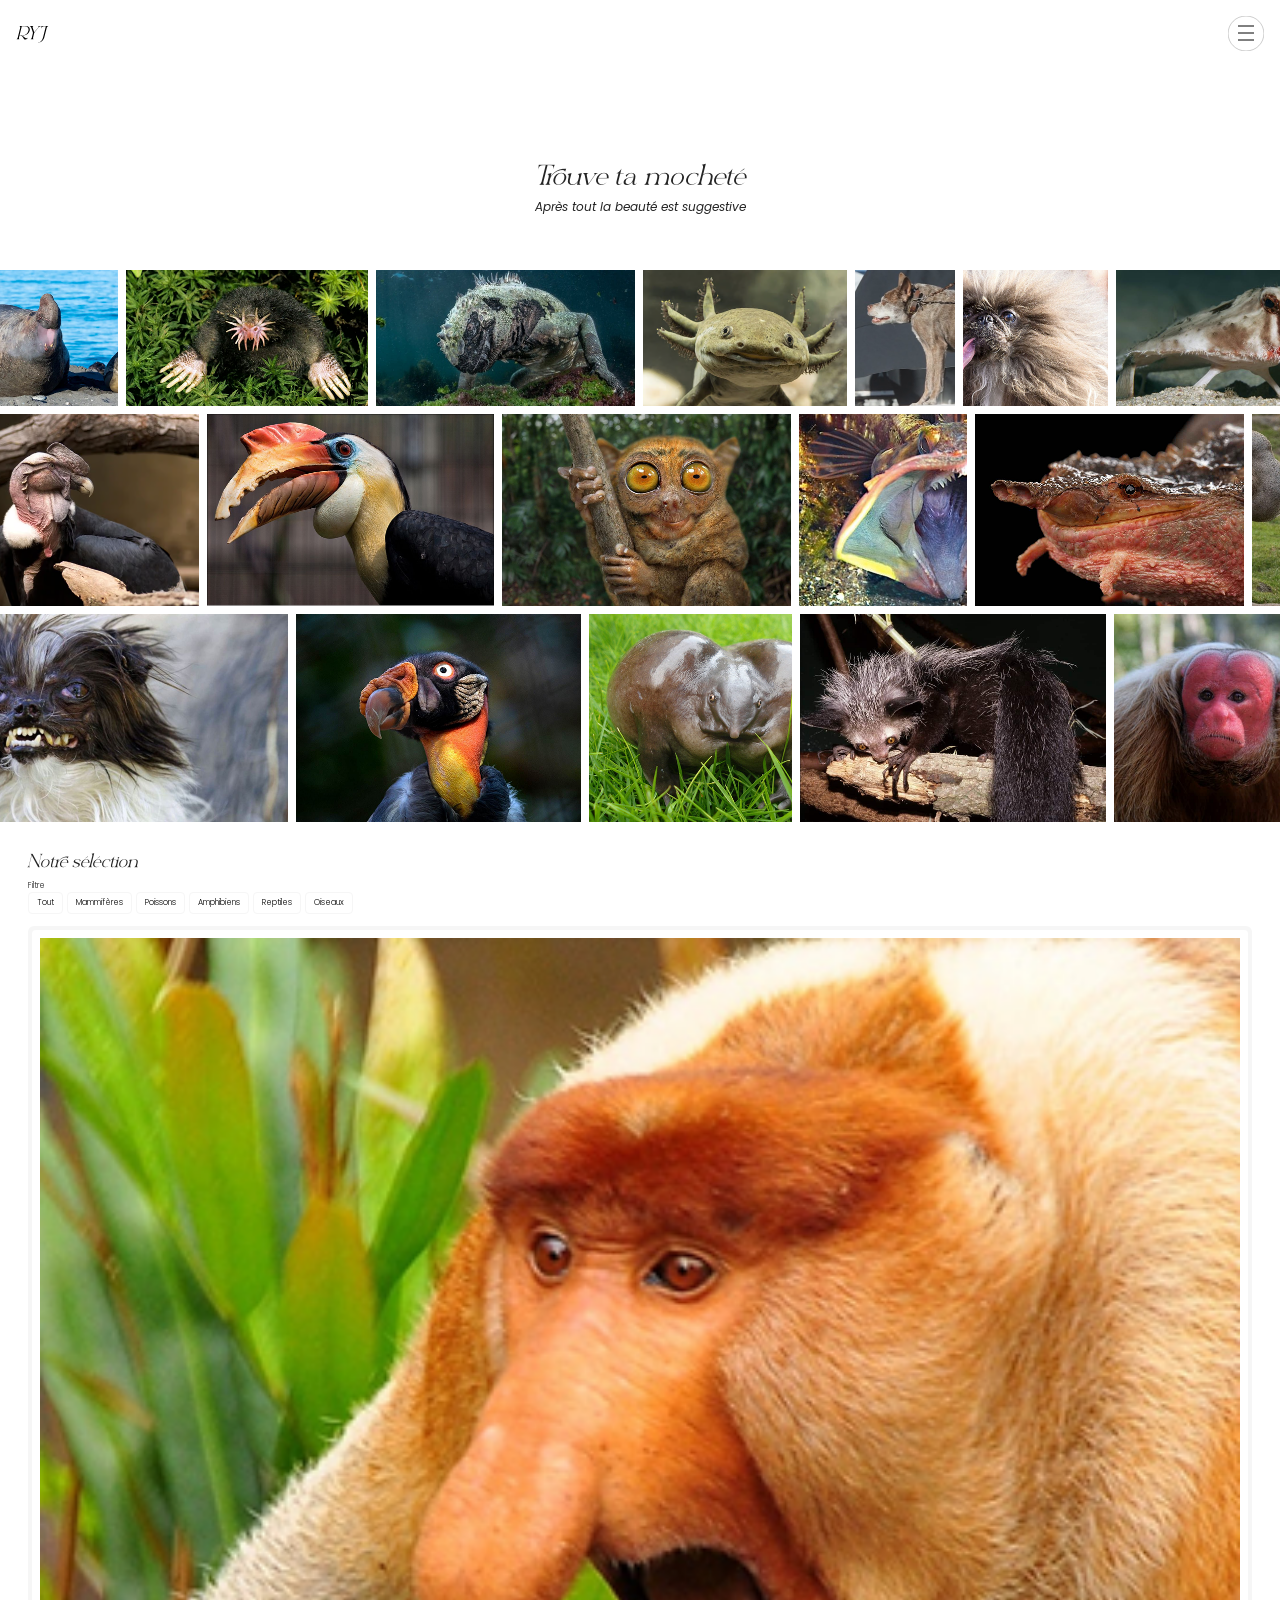
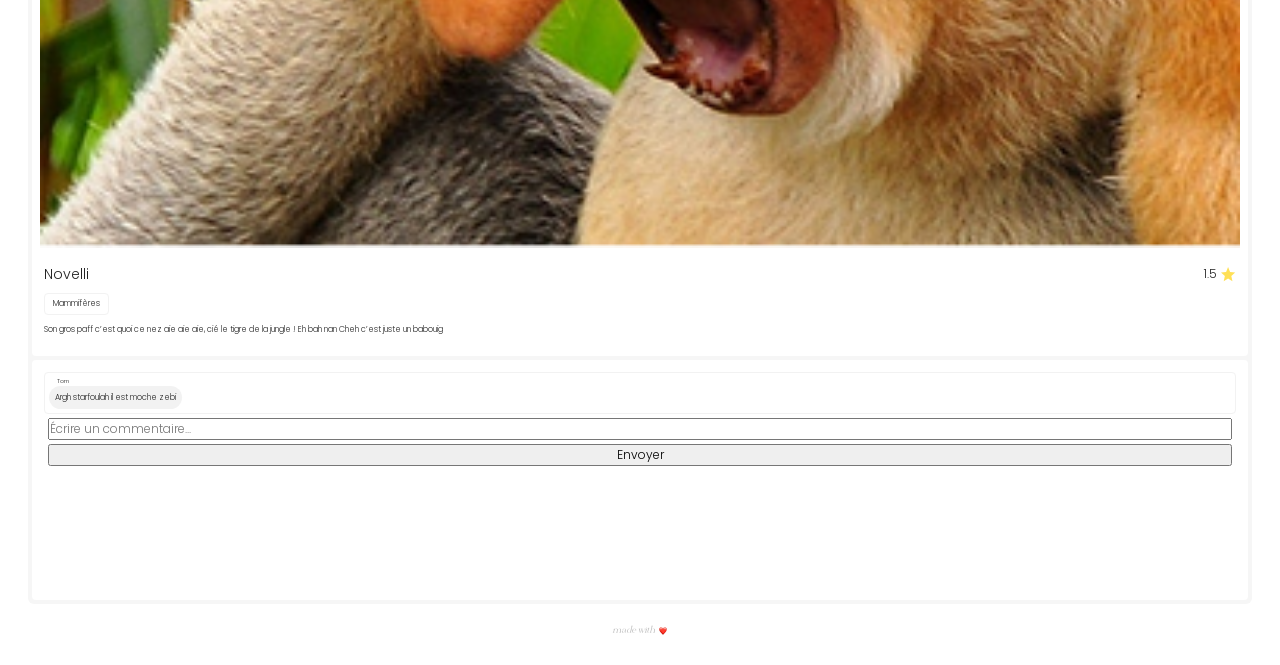
==== front/index.html @ 2a640760 "home page --front-end -- téléphone -- not done" ====
<!DOCTYPE html>
<html lang="fr">
<head>
    <meta charset="UTF-8">
    <meta name="viewport" content="width=device-width, initial-scale=1.0">
    <title>Accueil</title>
    <link rel="stylesheet" href="./style/composant/style.css">
    <link rel="stylesheet" href="./style/composant/variable.css">
    <link rel="stylesheet" href="./style/accueil.css">
    <script src="script/script.js"></script>
</head>
<body>
    <header>
        <nav>
            <ul>
                <li>
                    <a href="./index.html">
                        <img src="./ressource/img/RYJ.svg" alt="">
                    </a>
                </li>
                <li>
                    <button>
                        <img src="./ressource/icons/menu_open.svg" alt="menu">
                    </button>
                </li>
            </ul>
        </nav>
    </header>
    <main>
        <section id="title-container">
            <div>
                <h1 class="style">Trouve ta mocheté</h1>
                <p class="italic">Après tout la beauté est suggestive</p>
            </div>
        </section>
        <section id="animauxSlider-container">
            <div id="petiteImage-container">
                <img src="./ressource/img/home/petite/image 15.png" alt="">
                <img src="./ressource/img/home/petite/image 16.png" alt="">
                <img src="./ressource/img/home/petite/image 19.png" alt="">
                <img src="./ressource/img/home/petite/image 20.png" alt="">
                <img src="./ressource/img/home/petite/image 21.png" alt="">
                <img src="./ressource/img/home/petite/image 3.png" alt="">
                <img src="./ressource/img/home/petite/image 8.png" alt="">
            </div>
            <div id="moyenneImage-container">
                <img src="./ressource/img/home/moyenne/image 12.png" alt="">
                <img src="./ressource/img/home/moyenne/image 14.png" alt="">
                <img src="./ressource/img/home/moyenne/image 17.png" alt="">
                <img src="./ressource/img/home/moyenne/image 22.png" alt="">
                <img src="./ressource/img/home/moyenne/image 4.png" alt="">
                <img src="./ressource/img/home/moyenne/image 6.png" alt="">
            </div>
            <div id="grandeImage-container">
                <img src="./ressource/img/home/grande/image 11.png" alt="">
                <img src="./ressource/img/home/grande/image 13.png" alt="">
                <img src="./ressource/img/home/grande/image 18.png" alt="">
                <img src="./ressource/img/home/grande/image 7.png" alt="">
                <img src="./ressource/img/home/grande/image 9.png" alt="">
            </div>
        </section>
        <section id="notreSelection-container">
            <h2 class="style">Notre séléction</h2>
            <div>
                <p>Filtre</p>
                <div id="notreSelection_filtre">
                    <button id="tout">Tout</button>
                    <button id="mammiferes">Mammifères</button>
                    <button id="poissons">Poissons</button>
                    <button id="amphibiens">Amphibiens</button>
                    <button id="reptiles">Reptiles</button>
                    <button id="oiseaux">Oiseaux</button>
                </div>
            </div>
            <div id="notreSelection_card-container">
                <div class="animalCard">
                    <!-- Première partie de la carte -->
                    <div>
                        <img src="./ressource/img/home/animalCard/singe.png" alt="">
                        <div class="animalDescription-container">
                            <div class="animalCard_nameAndrating">
                                <h3 class="animalCard_name">Novelli</h3>
                                <div class="animalCard_rating">
                                    <p>1.5</p>
                                    <img src="./ressource/icons/stars.svg" alt="">
                                </div>
                            </div>
                            <p class="animalCard_categorie">Mammifères</p>
                            <p>Son gros paff c’est quoi ce nez aie aie aie, cié le tigre de la jungle ! Eh bah nan Cheh c’est juste un babouig</p>
                        </div>
                    </div>
                    <!-- Deuxieme partie de la carte -->
                    <div class="animalCardCommentaire-container">
                        <!-- Commentaires -->
                         <div>
                            <div class="commentaire">
                                <p class="username">Tom</p>
                                <p class="message">Argh starfoulah il est moche zebi</p>
                            </div>
                        </div>
                        <form action="">
                            <input type="text" placeholder="Écrire un commentaire...">
                            <input type="submit" value="Envoyer">
                        </form>
                    </div>
                </div>
            </div>
        </section>
    </main>
    <footer>
        <div>
            <p class="style">made with</p>
            <img src="./ressource/icons/heart.png" alt="">
        </div>
    </footer>
</body>
</html>
---- front/style/composant/style.css ----
/* Font */
@font-face {
    font-family: "style";
    src: url("../../ressource/font/reglarik-italic-otf-1775203716-0/Reglarik-Italic-Exfonte3df.otf");
}

@font-face {
    font-family: "regular";
    src: url("../../ressource/font/poppins/Poppins-Light.ttf");
}

@font-face {
    font-family: "italic";
    src: url("../../ressource/font/poppins/Poppins-Italic.ttf");
}

/* Initialisation des paramètres généraux */
*{
    margin: 0;
    padding: 0;
    box-sizing: border-box;
}

html{
    height: 100%;
    width: 100%;
}

body{
    height: 100%;
    width: 100%;
}

main{
    width: 100%;
}

a{
    text-decoration: none;
}

p, a, li, h1, h2, h3, h4, h5, button{
    color: var(--black);
    font-weight: normal;
    font-family: "regular";
}

ul{
    list-style: none;
}

.style{
    font-family: "style";
}

.italic{
    font-family: "italic";
}

/* ---------------- HEADER -------------------- */

header{
    width: 100%;
    height: fit-content;
    position: sticky;
    top: 0;
}

header nav{
    height: fit-content;
    width: 100%;
    height: fit-content;
}

header nav ul{
    display: flex;
    width: 100%;
    height: fit-content;
    align-items: center;
    justify-content: space-between;
    padding: 1rem 1rem;
}

button{
    all:unset;
    font-family: "regular";
}

button:focus-visible{
    outline: 2px solid var(--black);
    outline-offset: 1px;
}

input{
    font-family: "regular";
    font-size: 0.75rem;
}
---- front/style/composant/variable.css ----
:root {
    /*********************************** ALL COLORS ***********************************/
    
    /* ALL */
    --white:#fff;
    --black:#242424;
    --gris1:#F6F6F6;
    --gris2:#F2F2F2;
    --gris3:#E5E5E5;

    /***** INDEX *****/

    /* Back & Select Buttons */
    --btn_back_color:#C3799F;
    --btn-border_back_color:#7F4E67;
    /* Index Buttons */
    --btn_fight_color:#A01E1E;
    --btn_checkPc_color:#1B88CC;
    --btn_aboutUs_color:#00AD56;
    /* Index Borders Buttons */
    --btn-border_fight_color:#FF7A7A;
    --btn-border_checkPc_color:#7ABCFF;
    --btn-border_aboutUs_color:#58E08C;
    /* Made With */
    --color_made_with:#2D362C;

    /***** PC BOX & PC BOX FIGHT *****/ 

    /* Background Pokemon */
    --background_pokemon_selection:linear-gradient(180deg, #2CBDEC 0%, #19A3DD 100%);
    /* Background Page */
    --background_color_green:#74C5BF;
    --background_color_blue:#5F6F95;
    --background-border_color_blue:#2D3956;
    --background-border_color_dark_blue:#3C425D;
    /* Button */
    --btn_selectBox_color:#949FE7;
    /* Border Button */
    --btn-color_selectBox_color:#3E4469;
    /* Background Pokemon Informations */
    --background_poke_name_lvl_pkxNo:#4F8DAA;


    /***** FIGHT *****/

    /* Action Buttons */
    --btn_attack_color:#C91C1C;
    --btn_wait_color:#E76A2C;
    --btn_heal_color:#6DC838;
    --btn_runAway_color:#18A2F9;
    /* Action Border Buttons */
    --btn-border_attack_color:#FF7A7A;
    --btn-border_wait_color:#FFA27A;
    --btn-border_heal_color:#7DEE7B;
    --btn-border_runAway_color:#7ABCFF;
    /* Status */
    --statut_backgroundColor:#6C775D;
    --statut-border_backgroundColor:#2B352B;
    /* Pv */
    --statut-full_hp:#31DF35;
    --statut-mid_hp:#EED63C;
    --statut-low_hp:#EE4E3C;

    /*********************************** ALL FONT SIZE ***********************************/

    --font-size-even-even-bigger:4.5rem;
    --font-size-even-bigger:3rem;
    --font-size-bigger:2.5rem;
    --font-size-big:2rem;
    --font-size-medium:1.5rem; 
    --font-size-small:1.25rem;
    --font-size-very-small:1rem;

    /*********************************** BORDER WIDTH ***********************************/

    --border_size:0.25rem;
    --medium-border_size:0.4rem;
    --big-border_size:0.55rem;

    /*********************************** BUTTONS SIZE ***********************************/

    --btn-width_size:15.75rem;
    --btn-height_size:3.375rem;

    /* Buttons Size for PC */

    --btn-width_size-pc: 18.75rem;
    --btn-height_size-pc: 4.375rem;
    --btn-width_size-pc-4k: 35.75rem;
    --btn-height_size-pc-4k: 7.375rem;
}
---- front/style/accueil.css ----
/* ------------- TITLE ------------- */

#title-container{
    width: 100%;
    height: fit-content;
}
#title-container div{
    height: fit-content;
    width: 100%;
    display: flex;
    flex-direction: column;
    align-items: center;
}

#title-container>div>h1{
    font-size: 1.5rem;
}

#title-container>div>p{
    font-size: 0.75rem;
}

#title-container>div{
    padding-top: 5.3rem;
    padding-bottom: 3.4rem;
}

/* ------------- ANIMAUX SLIDER ------------- */
#animauxSlider-container{
    display: flex;
    flex-direction: column;
    width: 100%;
    height: fit-content;
    gap: 0.5rem;
}

#animauxSlider-container div{
    display: flex;
    overflow: hidden;
    justify-content: center;
    width: 100%;
    height: fit-content;
    gap:0.5rem;
}

#animauxSlider-container #petiteImage-container img{
    height: 8.5rem;
}

#animauxSlider-container #moyenneImage-container img{
    height: 12rem;
}

#animauxSlider-container #grandeImage-container img{
    height: 13rem;
}

/* ------------- SELECTION ------------- */
#notreSelection-container{
    width: 100%;
    height: fit-content;
    display: flex;
    flex-direction: column;
    padding: 1.75rem 1.75rem 0.75rem 1.75rem;
}

#notreSelection-container>h2{
    font-size: 1rem;
}

#notreSelection-container>div>p{
    font-size: 0.5rem;
}

#notreSelection_filtre{
    display: flex;
    flex-wrap: wrap;
    gap: 0.25rem;
}

#notreSelection_filtre>button{
    font-size: 0.5rem;
    border: solid 1px var(--gris1);
    border-radius: 4px;
    padding: 0.25rem 0.5rem;
}

#notreSelection-container>div{
    padding: 0.25rem 0 0.5rem 0;
}

/* ------------- ANIMAL CARD ------------- */

.animalCard{
    background-color: var(--gris1);
    border-radius: 6px;
    padding: 0.25rem;
    display: flex;
    flex-direction: column;
    gap: 0.25rem;
}

.animalCard>div{
    background-color: var(--white);
    border-radius: 4px;
    min-height: 15rem;
}

.animalCard>div>img{
    border-radius: 4px;
    padding: 0.5rem;
    width: 100%;
}

.animalDescription-container{
    display: flex;
    flex-direction: column;
    width: 100%;
    padding: 0.25rem 0.75rem 1.25rem 0.75rem;
    gap: 0.55rem;
    font-size: 0.5rem;
}

.animalCard_nameAndrating{
    display: flex;
    width: 100%;
    justify-content: space-between;
    /* padding :0rem 1rem 0.55rem 1rem; */
    font-size: 0.75rem;
}

.animalCard_rating{
    display: flex;
    align-items: center;
    gap: 0.25rem;

}

.animalCard_categorie{
    font-size: 0.5rem;
    padding: 0.25rem 0.5rem;
    border: solid 1px var(--gris2);
    width: fit-content;
    border-radius: 4px;
}

.animalCardCommentaire-container{
    padding: 0.75rem;
}

.animalCardCommentaire-container>div{
    background-color: var(--white);
    border: solid 1px var(--gris2);
    border-radius: 4px;
    padding: 0.25rem;
}

.commentaire{
    display: flex;
    flex-direction: column;
}

.commentaire>.username{
    padding-left: 0.5rem;
    font-size: 0.375rem;
}

.commentaire>.message{
    font-size: 0.5rem;
    background-color: var(--gris2);
    border-radius: 18px;
    padding: 0.35rem 0.375rem;
    width: fit-content;
}
.animalCardCommentaire-container>form{
    display: flex;
    flex-direction: column;
    padding: 0.25rem;
    gap: 0.25rem;
}

footer{
    display: flex;
    width: 100%;
    height: fit-content;
    padding-bottom: 1.75rem;
}

footer div{
    display: flex;
    align-items: center;
    justify-content: center;
    width: 100%;
    height: fit-content;
    font-size: 0.5rem;
    gap: 0.25rem;
}

footer>div>p{
    color: #B1B1B1;
}

footer>div>img{
    height: 0.5rem;
}
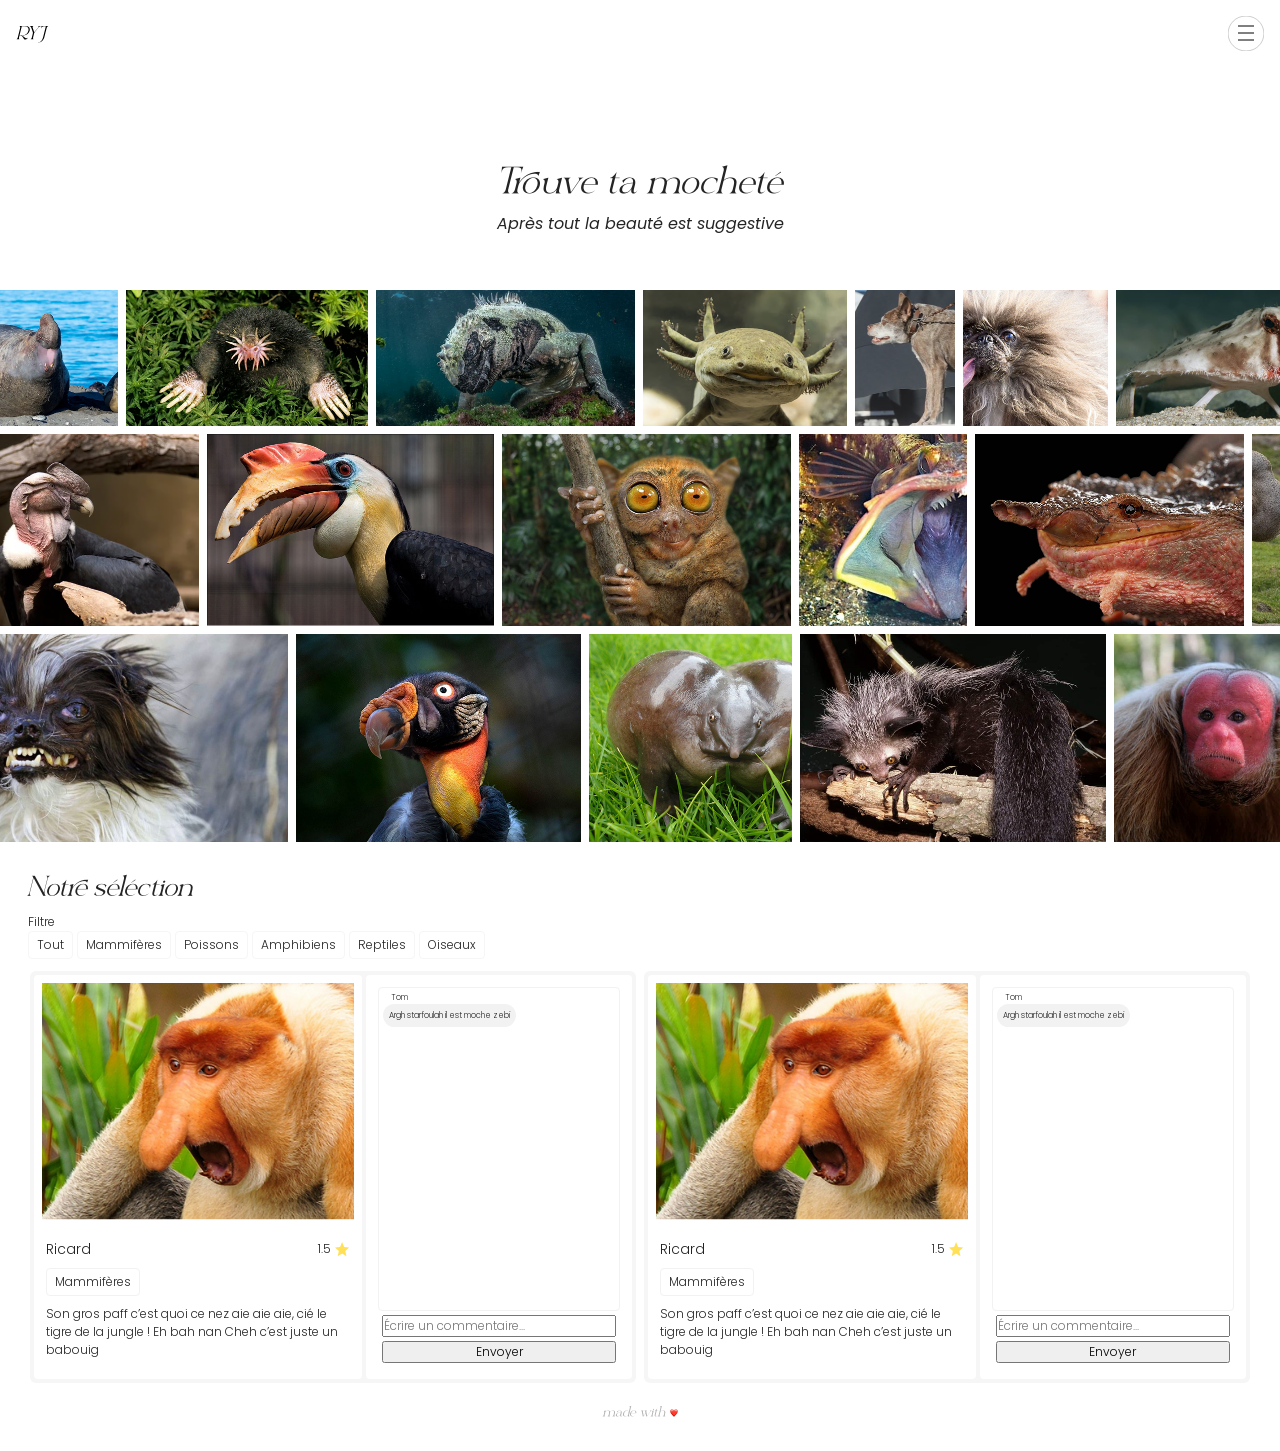
==== commit 61e13703: "page accueil front end fini" ====
--- a/front/index.html
+++ b/front/index.html
@@ -7,11 +7,12 @@
     <link rel="stylesheet" href="./style/composant/style.css">
     <link rel="stylesheet" href="./style/composant/variable.css">
     <link rel="stylesheet" href="./style/accueil.css">
-    <script src="script/script.js"></script>
+    <link rel="icon" href="./ressource/img/RYJ.svg" type="image/svg">
+    <script src="./script/script.js"></script>
 </head>
 <body>
     <header>
-        <nav>
+        <nav id="menuNotDisplay">
             <ul>
                 <li>
                     <a href="./index.html">
@@ -19,14 +20,25 @@
                     </a>
                 </li>
                 <li>
-                    <button>
+                    <button onclick="menuOn1()">
                         <img src="./ressource/icons/menu_open.svg" alt="menu">
                     </button>
                 </li>
             </ul>
         </nav>
+    <div id="menu">
+        <div>
+            <button onclick="menuOff1()">
+                <img src="./ressource/icons/menu_close.svg" alt="menu">
+            </button>
+        </div>
+        <div id="navig">
+            <a  class="style" href="./index.html">------ Accueil ------</a>
+            <a  class="style" href="./page/reservation.html">------ Réserver ------<a>
+        </div>
+    </div>
     </header>
-    <main>
+    <main id="accueil-main">
         <section id="title-container">
             <div>
                 <h1 class="style">Trouve ta mocheté</h1>
@@ -73,13 +85,46 @@
                 </div>
             </div>
             <div id="notreSelection_card-container">
-                <div class="animalCard">
+                <!-- CARTE ANIMAL -->
+                <div class="animalCard mammifere">
                     <!-- Première partie de la carte -->
                     <div>
                         <img src="./ressource/img/home/animalCard/singe.png" alt="">
                         <div class="animalDescription-container">
                             <div class="animalCard_nameAndrating">
-                                <h3 class="animalCard_name">Novelli</h3>
+                                <h3 class="animalCard_name">Ricard</h3>
+                                <div class="animalCard_rating">
+                                    <p>1.5</p>
+                                    <img src="./ressource/icons/stars.svg" alt="">
+                                </div>
+                            </div>
+                            <p class="animalCard_categorie">Mammifères</p>
+                            <p>Son gros paff c’est quoi ce nez aie aie aie, cié le tigre de la jungle ! Eh bah nan Cheh c’est juste un babouig</p>
+                        </div>
+                    </div>
+                    <!-- Deuxieme partie de la carte -->
+                    <div class="animalCardCommentaire-container">
+                        <!-- Commentaires -->
+                         <div>
+                            <div class="commentaire">
+                                <p class="username">Tom</p>
+                                <p class="message">Argh starfoulah il est moche zebi</p>
+                            </div>
+                        </div>
+                        <form action="">
+                            <input type="text" placeholder="Écrire un commentaire...">
+                            <input type="submit" value="Envoyer">
+                        </form>
+                    </div>
+                </div>
+                <!-- CARTE ANIMAL -->
+                <div class="animalCard mammifere">
+                    <!-- Première partie de la carte -->
+                    <div>
+                        <img src="./ressource/img/home/animalCard/singe.png" alt="">
+                        <div class="animalDescription-container">
+                            <div class="animalCard_nameAndrating">
+                                <h3 class="animalCard_name">Ricard</h3>
                                 <div class="animalCard_rating">
                                     <p>1.5</p>
                                     <img src="./ressource/icons/stars.svg" alt="">
@@ -105,9 +150,10 @@
                     </div>
                 </div>
             </div>
+            
         </section>
     </main>
-    <footer>
+    <footer id="footer-main">
         <div>
             <p class="style">made with</p>
             <img src="./ressource/icons/heart.png" alt="">
--- a/front/style/composant/style.css
+++ b/front/style/composant/style.css
@@ -96,4 +96,72 @@
     font-size: 0.75rem;
 }
 
+#menu{
+    position: fixed;
+    background: white;
+    display: none;
+    flex-direction: column;
+    width: 100%;
+    height: 100%;
+    justify-content: center;
+    align-items: center;
+}
 
+#menu>div{
+    display: flex;
+    flex-direction: column;
+    height: 50%;
+    width: 100%;
+    align-items: center;
+}
+
+#menu div:first-child{
+    display: flex;
+    align-items: end;
+    justify-content: right;
+    padding: 1rem;
+    height: 50%;
+}
+
+#navig{
+    gap: 0.5rem;
+}
+
+
+footer{
+    display: flex;
+    width: 100%;
+    height: fit-content;
+    padding-bottom: 1.75rem;
+}
+
+footer div{
+    display: flex;
+    align-items: center;
+    justify-content: center;
+    width: 100%;
+    height: fit-content;
+    font-size: 0.5rem;
+    gap: 0.25rem;
+}
+
+footer>div>p{
+    color: #B1B1B1;
+}
+
+footer>div>img{
+    height: 0.5rem;
+}
+
+@media screen and (min-width:420px) {
+    footer>div>p{
+        font-size: 0.75rem;
+    }
+}
+
+
+@media screen and (min-width:1020px) {
+    #navig{
+        font-size: 1.5rem;
+    }
+}
--- a/front/style/accueil.css
+++ b/front/style/accueil.css
@@ -145,7 +145,13 @@
 }
 
 .animalCardCommentaire-container{
+    display: flex;
+    flex-direction: column;
     padding: 0.75rem;
+}
+
+.animalCardCommentaire-container div:first-child{
+    flex: 1;
 }
 
 .animalCardCommentaire-container>div{
@@ -179,27 +185,52 @@
     gap: 0.25rem;
 }
 
-footer{
-    display: flex;
-    width: 100%;
-    height: fit-content;
-    padding-bottom: 1.75rem;
-}
-
-footer div{
-    display: flex;
-    align-items: center;
-    justify-content: center;
-    width: 100%;
-    height: fit-content;
-    font-size: 0.5rem;
-    gap: 0.25rem;
-}
-
-footer>div>p{
-    color: #B1B1B1;
-}
-
-footer>div>img{
-    height: 0.5rem;
-}+#main1{
+    display: flex;
+    flex-direction: column;
+}
+@media screen and (min-width:420px) {
+    #notreSelection-container>div>p {
+        font-size: 0.75rem;
+    }
+    #notreSelection_filtre>button{
+        font-size: 0.75rem;
+    }
+    .animalCard_categorie {
+        font-size: 0.75rem;
+    }
+    .animalDescription-container {
+        font-size: 0.75rem;
+    }
+    .commentaire>.username {
+        font-size: 0.5rem;
+    }
+    .commentaire>.message {
+        font-size: 0.75rem;
+    }
+}
+
+@media screen and (min-width:1020px) {
+    #title-container>div>p {
+        font-size: 1rem;
+    }
+    #title-container>div>h1 {
+        font-size: 2rem;
+    }
+    #notreSelection-container>h2 {
+        font-size: 1.5rem;
+    }
+    .animalCard {
+        flex-direction: row;
+        width: 49.5%;
+    }
+    .commentaire>.message {
+        font-size: 0.5rem;
+    }
+    #notreSelection_card-container{
+        display: flex;
+        flex-wrap: wrap;
+        gap: 0.5rem;
+        justify-content: center;
+    }
+}
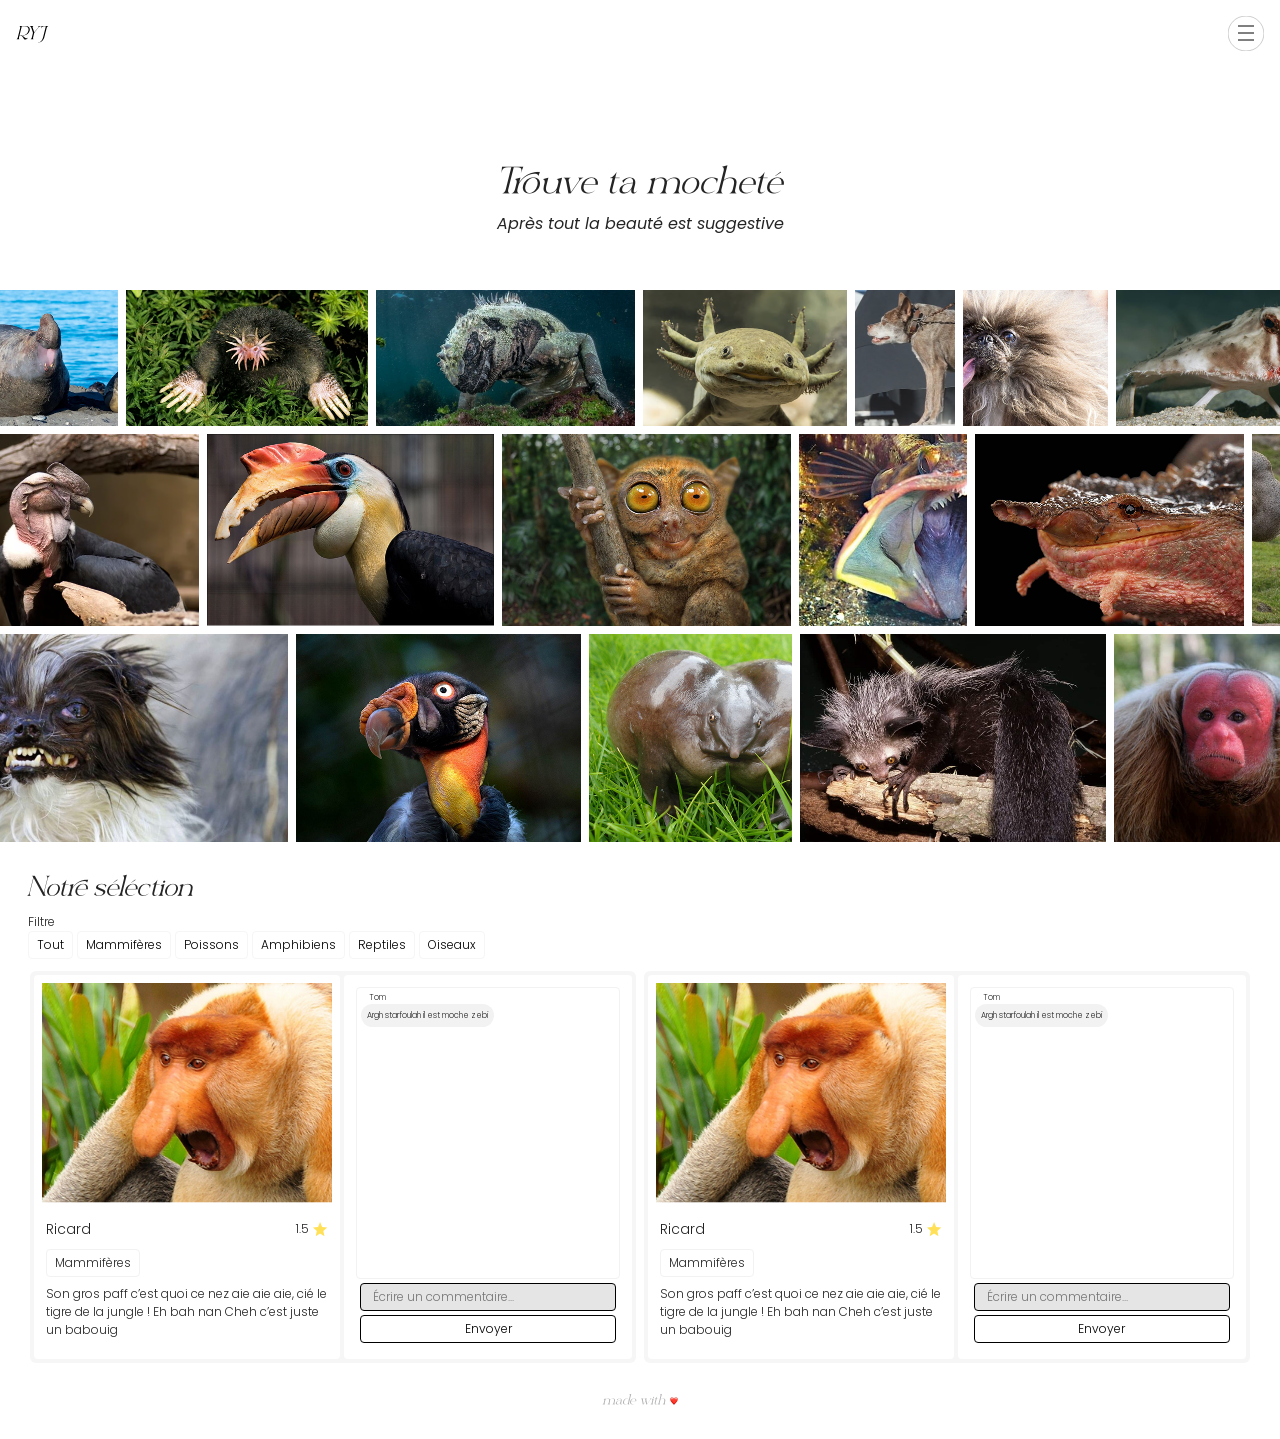
==== commit cc89ec8c: "reservation presque fini" ====
--- a/front/index.html
+++ b/front/index.html
@@ -35,6 +35,8 @@
         <div id="navig">
             <a  class="style" href="./index.html">------ Accueil ------</a>
             <a  class="style" href="./page/reservation.html">------ Réserver ------<a>
+            <a  class="style" href="./page/connexion.html">------ Connexion ------</a>
+            <a  class="style" href="./page/inscription.html">------ Inscription ------</a>
         </div>
     </div>
     </header>
@@ -112,8 +114,8 @@
                             </div>
                         </div>
                         <form action="">
-                            <input type="text" placeholder="Écrire un commentaire...">
-                            <input type="submit" value="Envoyer">
+                            <input class="commentaire1" type="text" placeholder="Écrire un commentaire...">
+                            <input class="submitCommentaire" type="submit" value="Envoyer">
                         </form>
                     </div>
                 </div>
@@ -144,13 +146,12 @@
                             </div>
                         </div>
                         <form action="">
-                            <input type="text" placeholder="Écrire un commentaire...">
-                            <input type="submit" value="Envoyer">
+                            <input class="commentaire1" type="text" placeholder="Écrire un commentaire...">
+                            <input class="submitCommentaire" type="submit" value="Envoyer">
                         </form>
                     </div>
                 </div>
             </div>
-            
         </section>
     </main>
     <footer id="footer-main">
--- a/front/style/composant/variable.css
+++ b/front/style/composant/variable.css
@@ -7,85 +7,4 @@
     --gris1:#F6F6F6;
     --gris2:#F2F2F2;
     --gris3:#E5E5E5;
-
-    /***** INDEX *****/
-
-    /* Back & Select Buttons */
-    --btn_back_color:#C3799F;
-    --btn-border_back_color:#7F4E67;
-    /* Index Buttons */
-    --btn_fight_color:#A01E1E;
-    --btn_checkPc_color:#1B88CC;
-    --btn_aboutUs_color:#00AD56;
-    /* Index Borders Buttons */
-    --btn-border_fight_color:#FF7A7A;
-    --btn-border_checkPc_color:#7ABCFF;
-    --btn-border_aboutUs_color:#58E08C;
-    /* Made With */
-    --color_made_with:#2D362C;
-
-    /***** PC BOX & PC BOX FIGHT *****/ 
-
-    /* Background Pokemon */
-    --background_pokemon_selection:linear-gradient(180deg, #2CBDEC 0%, #19A3DD 100%);
-    /* Background Page */
-    --background_color_green:#74C5BF;
-    --background_color_blue:#5F6F95;
-    --background-border_color_blue:#2D3956;
-    --background-border_color_dark_blue:#3C425D;
-    /* Button */
-    --btn_selectBox_color:#949FE7;
-    /* Border Button */
-    --btn-color_selectBox_color:#3E4469;
-    /* Background Pokemon Informations */
-    --background_poke_name_lvl_pkxNo:#4F8DAA;
-
-
-    /***** FIGHT *****/
-
-    /* Action Buttons */
-    --btn_attack_color:#C91C1C;
-    --btn_wait_color:#E76A2C;
-    --btn_heal_color:#6DC838;
-    --btn_runAway_color:#18A2F9;
-    /* Action Border Buttons */
-    --btn-border_attack_color:#FF7A7A;
-    --btn-border_wait_color:#FFA27A;
-    --btn-border_heal_color:#7DEE7B;
-    --btn-border_runAway_color:#7ABCFF;
-    /* Status */
-    --statut_backgroundColor:#6C775D;
-    --statut-border_backgroundColor:#2B352B;
-    /* Pv */
-    --statut-full_hp:#31DF35;
-    --statut-mid_hp:#EED63C;
-    --statut-low_hp:#EE4E3C;
-
-    /*********************************** ALL FONT SIZE ***********************************/
-
-    --font-size-even-even-bigger:4.5rem;
-    --font-size-even-bigger:3rem;
-    --font-size-bigger:2.5rem;
-    --font-size-big:2rem;
-    --font-size-medium:1.5rem; 
-    --font-size-small:1.25rem;
-    --font-size-very-small:1rem;
-
-    /*********************************** BORDER WIDTH ***********************************/
-
-    --border_size:0.25rem;
-    --medium-border_size:0.4rem;
-    --big-border_size:0.55rem;
-
-    /*********************************** BUTTONS SIZE ***********************************/
-
-    --btn-width_size:15.75rem;
-    --btn-height_size:3.375rem;
-
-    /* Buttons Size for PC */
-
-    --btn-width_size-pc: 18.75rem;
-    --btn-height_size-pc: 4.375rem;
-    --btn-width_size-pc-4k: 35.75rem;
-    --btn-height_size-pc-4k: 7.375rem;
 }
--- a/front/style/accueil.css
+++ b/front/style/accueil.css
@@ -62,6 +62,13 @@
     display: flex;
     flex-direction: column;
     padding: 1.75rem 1.75rem 0.75rem 1.75rem;
+}
+#notreSelection-container2{
+    width: 100%;
+    height: fit-content;
+    display: flex;
+    flex-direction: column;
+    padding: 1.75rem 1.75rem 2.75rem 1.75rem;
 }
 
 #notreSelection-container>h2{
@@ -98,6 +105,7 @@
     display: flex;
     flex-direction: column;
     gap: 0.25rem;
+    margin-bottom:0.5rem;
 }
 
 .animalCard>div{
@@ -233,4 +241,46 @@
         gap: 0.5rem;
         justify-content: center;
     }
-}
+    
+    /* #notreSelection-container>div {
+        display: flex;
+        flex-direction: row;
+    } */
+}
+
+.commentaire1{
+    background-color: var(--gris3);
+    border: 1px solid black;
+    border-radius: 0.25rem;
+    color: black;
+    padding: 0.25rem 0.75rem;
+}
+
+.submitCommentaire{
+    background-color: var(--white);
+    border: 1px solid black;
+    border-radius: 0.25rem;
+    color: black;
+    padding: 0.25rem 0.75rem;
+}
+
+#reservation-button{
+    background-color: white;
+    padding: 1rem;
+    width: 100%;
+    height: fit-content;
+    position: fixed;
+    bottom: 0;
+    right: 0;
+    display: flex;
+    justify-content: right;
+    box-shadow: 0px 1px 4px rgba(0, 0, 0, 0.25);
+}
+
+#reservation-button>input{
+    background-color: white;
+    border: 1px solid black;
+    padding: 0.25rem 1rem;
+    border-radius: 55px;
+    font-size: 1rem;
+}
